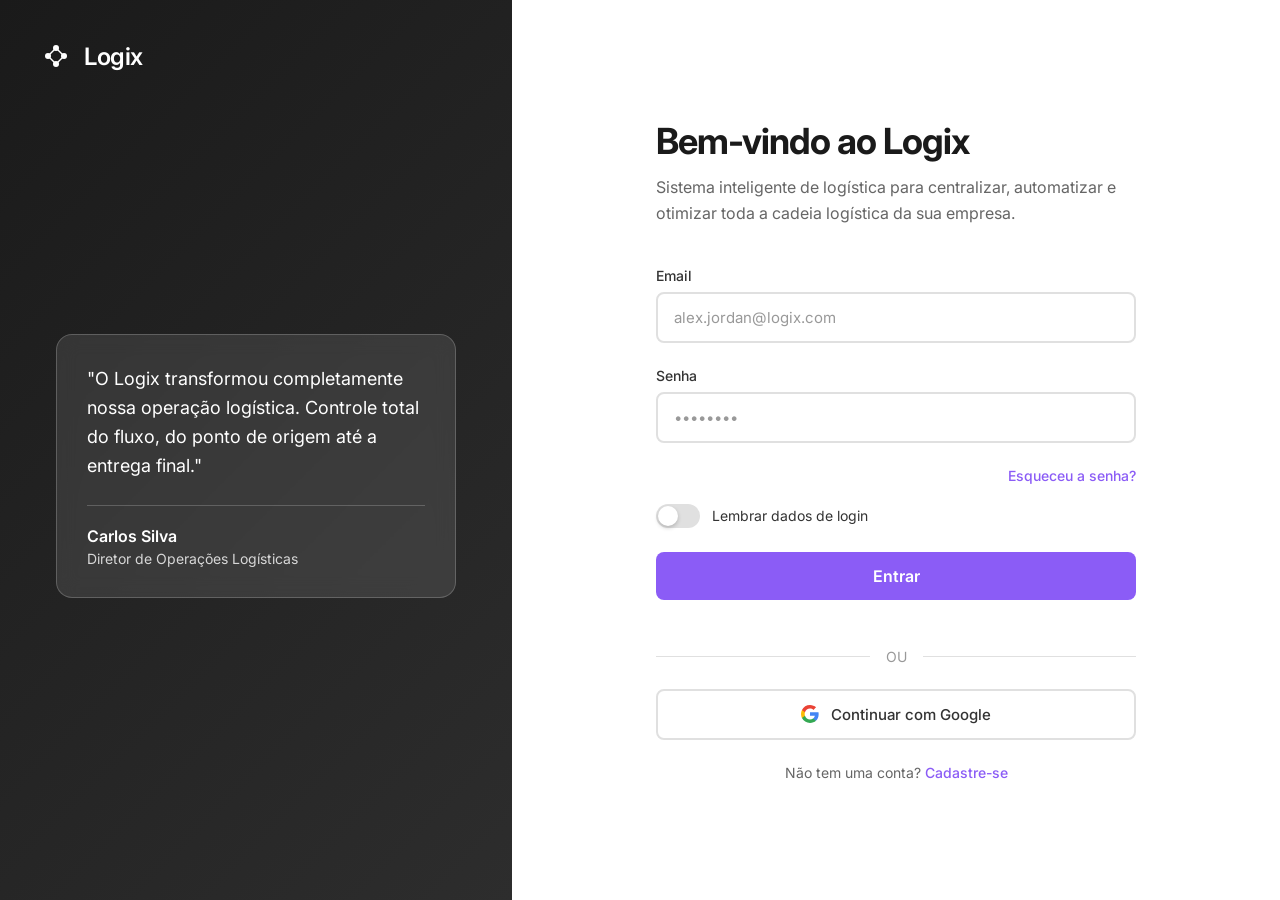
==== index.html @ e3137300 "feat: adiciona funcionalidade de login" ====
<!DOCTYPE html>
<html lang="pt-BR">
<head>
    <meta charset="UTF-8">
    <meta name="viewport" content="width=device-width, initial-scale=1.0">
    <title>Logix - Sistema de Logística</title>
    <link rel="stylesheet" href="styles.css">
    <link rel="preconnect" href="https://fonts.googleapis.com">
    <link rel="preconnect" href="https://fonts.gstatic.com" crossorigin>
    <link href="https://fonts.googleapis.com/css2?family=Inter:wght@400;500;600;700&display=swap" rel="stylesheet">
</head>
<body>
    <div class="login-container">
        <!-- Seção Esquerda - Branding -->
        <div class="login-left">
            <div class="logo-section">
                <div class="logo-icon">
                    <svg width="32" height="32" viewBox="0 0 32 32" fill="none">
                        <circle cx="16" cy="8" r="3" fill="white"/>
                        <circle cx="8" cy="16" r="3" fill="white"/>
                        <circle cx="24" cy="16" r="3" fill="white"/>
                        <circle cx="16" cy="24" r="3" fill="white"/>
                        <line x1="16" y1="8" x2="8" y2="16" stroke="white" stroke-width="1.5"/>
                        <line x1="16" y1="8" x2="24" y2="16" stroke="white" stroke-width="1.5"/>
                        <line x1="8" y1="16" x2="16" y2="24" stroke="white" stroke-width="1.5"/>
                        <line x1="24" y1="16" x2="16" y2="24" stroke="white" stroke-width="1.5"/>
                    </svg>
                </div>
                <span class="logo-text">Logix</span>
            </div>
            
            <div class="testimonial-section">
                <div class="testimonial-box">
                    <p class="testimonial-text">"O Logix transformou completamente nossa operação logística. Controle total do fluxo, do ponto de origem até a entrega final."</p>
                    <div class="testimonial-author">
                        <p class="author-name">Carlos Silva</p>
                        <p class="author-title">Diretor de Operações Logísticas</p>
                    </div>
                </div>
            </div>
        </div>
        
        <!-- Seção Direita - Formulário -->
        <div class="login-right">
            <div class="login-content">
                <h1 class="welcome-title">Bem-vindo ao Logix</h1>
                <p class="welcome-subtitle">Sistema inteligente de logística para centralizar, automatizar e otimizar toda a cadeia logística da sua empresa.</p>
                
                <form id="loginForm" class="login-form">
                    <div class="form-group">
                        <label for="email">Email</label>
                        <input 
                            type="email" 
                            id="email" 
                            name="email" 
                            placeholder="alex.jordan@logix.com"
                            required
                            autocomplete="email"
                        >
                    </div>
                    
                    <div class="form-group">
                        <label for="password">Senha</label>
                        <input 
                            type="password" 
                            id="password" 
                            name="password" 
                            placeholder="••••••••"
                            required
                            autocomplete="current-password"
                        >
                    </div>
                    
                    <div class="form-options">
                        <a href="#" class="forgot-password">Esqueceu a senha?</a>
                    </div>
                    
                    <div class="remember-section">
                        <label class="remember-toggle">
                            <input type="checkbox" id="rememberMe">
                            <span class="toggle-slider"></span>
                            <span class="remember-text">Lembrar dados de login</span>
                        </label>
                    </div>
                    
                    <button type="submit" class="btn-login">Entrar</button>
                    
                    <div id="errorMessage" class="error-message"></div>
                    
                    <div class="divider">
                        <span>OU</span>
                    </div>
                    
                    <button type="button" class="btn-google">
                        <svg width="18" height="18" viewBox="0 0 18 18" fill="none">
                            <path d="M17.64 9.2c0-.637-.057-1.251-.164-1.84H9v3.481h4.844c-.209 1.125-.843 2.078-1.796 2.717v2.258h2.908c1.702-1.567 2.684-3.874 2.684-6.615z" fill="#4285F4"/>
                            <path d="M9 18c2.43 0 4.467-.806 5.956-2.184l-2.908-2.258c-.806.54-1.837.86-3.048.86-2.344 0-4.328-1.584-5.036-3.711H.957v2.332C2.438 15.983 5.482 18 9 18z" fill="#34A853"/>
                            <path d="M3.964 10.707c-.18-.54-.282-1.117-.282-1.707s.102-1.167.282-1.707V4.951H.957C.348 6.174 0 7.55 0 9s.348 2.826.957 4.049l3.007-2.342z" fill="#FBBC05"/>
                            <path d="M9 3.58c1.321 0 2.508.454 3.44 1.345l2.582-2.582C13.463.891 11.426 0 9 0 5.482 0 2.438 2.017.957 4.951L3.964 7.293C4.672 5.163 6.656 3.58 9 3.58z" fill="#EA4335"/>
                        </svg>
                        Continuar com Google
                    </button>
                    
                    <div class="signup-link">
                        <p>Não tem uma conta? <a href="#">Cadastre-se</a></p>
                    </div>
                </form>
            </div>
        </div>
    </div>
    
    <script src="script.js"></script>
</body>
</html>
---- styles.css ----
* {
    margin: 0;
    padding: 0;
    box-sizing: border-box;
}

html {
    scroll-behavior: smooth;
    overflow-x: hidden;
}

/* Scrollbar personalizada para Firefox */
* {
    scrollbar-width: thin;
    scrollbar-color: #ccc #f1f1f1;
}

body {
    font-family: 'Inter', sans-serif;
    background-color: #f5f5f5;
    min-height: 100vh;
    overflow: hidden;
}

.login-container {
    display: flex;
    min-height: 100vh;
    width: 100%;
}

/* Seção Esquerda - Branding */
.login-left {
    width: 40%;
    background: linear-gradient(135deg, #1a1a1a 0%, #2d2d2d 100%);
    position: relative;
    display: flex;
    flex-direction: column;
    justify-content: space-between;
    padding: 40px;
    /* background-image: 
        radial-gradient(circle at 20% 50%, rgba(118, 75, 162, 0.1) 0%, transparent 50%),
        radial-gradient(circle at 80% 80%, rgba(102, 126, 234, 0.1) 0%, transparent 50%); */
}

.logo-section {
    display: flex;
    align-items: center;
    gap: 12px;
}

.logo-icon {
    width: 32px;
    height: 32px;
    display: flex;
    align-items: center;
    justify-content: center;
}

.logo-text {
    color: white;
    font-size: 24px;
    font-weight: 600;
    letter-spacing: -0.5px;
}

.testimonial-section {
    flex: 1;
    display: flex;
    align-items: center;
    justify-content: center;
    position: relative;
}

.testimonial-box {
    background: rgba(255, 255, 255, 0.1);
    backdrop-filter: blur(10px);
    border: 1px solid rgba(255, 255, 255, 0.2);
    border-radius: 16px;
    padding: 30px;
    max-width: 400px;
    color: white;
}

.testimonial-text {
    font-size: 18px;
    line-height: 1.6;
    margin-bottom: 24px;
    font-weight: 400;
}

.testimonial-author {
    border-top: 1px solid rgba(255, 255, 255, 0.2);
    padding-top: 20px;
}

.author-name {
    font-size: 16px;
    font-weight: 600;
    margin-bottom: 4px;
}

.author-title {
    font-size: 14px;
    opacity: 0.8;
}

/* Seção Direita - Formulário */
.login-right {
    width: 60%;
    background: white;
    display: flex;
    align-items: center;
    justify-content: center;
    padding: 60px;
    overflow-y: auto;
}

.login-content {
    width: 100%;
    max-width: 480px;
}

.welcome-title {
    font-size: 36px;
    font-weight: 700;
    color: #1a1a1a;
    margin-bottom: 12px;
    letter-spacing: -1px;
}

.welcome-subtitle {
    font-size: 16px;
    color: #666;
    margin-bottom: 40px;
    line-height: 1.6;
}

.login-form {
    width: 100%;
}

.form-group {
    margin-bottom: 24px;
}

.form-group label {
    display: block;
    margin-bottom: 8px;
    color: #333;
    font-weight: 500;
    font-size: 14px;
}

.form-group input {
    width: 100%;
    padding: 14px 16px;
    border: 2px solid #e0e0e0;
    border-radius: 8px;
    font-size: 15px;
    transition: all 0.2s ease;
    outline: none;
    font-family: 'Inter', sans-serif;
}

.form-group input:focus {
    border-color: #8b5cf6;
    box-shadow: 0 0 0 3px rgba(139, 92, 246, 0.1);
}

.form-group input::placeholder {
    color: #999;
}

.form-options {
    display: flex;
    justify-content: flex-end;
    margin-bottom: 20px;
}

.forgot-password {
    color: #8b5cf6;
    text-decoration: none;
    font-size: 14px;
    font-weight: 500;
    transition: color 0.2s ease;
}

.forgot-password:hover {
    color: #7c3aed;
    text-decoration: underline;
}

.remember-section {
    margin-bottom: 24px;
}

.remember-toggle {
    display: flex;
    align-items: center;
    gap: 12px;
    cursor: pointer;
    user-select: none;
}

.remember-toggle input[type="checkbox"] {
    display: none;
}

.toggle-slider {
    width: 44px;
    height: 24px;
    background-color: #e0e0e0;
    border-radius: 12px;
    position: relative;
    transition: background-color 0.3s ease;
    flex-shrink: 0;
}

.toggle-slider::before {
    content: '';
    position: absolute;
    width: 20px;
    height: 20px;
    border-radius: 50%;
    background-color: white;
    top: 2px;
    left: 2px;
    transition: transform 0.3s ease;
    box-shadow: 0 2px 4px rgba(0, 0, 0, 0.2);
}

.remember-toggle input[type="checkbox"]:checked + .toggle-slider {
    background-color: #8b5cf6;
}

.remember-toggle input[type="checkbox"]:checked + .toggle-slider::before {
    transform: translateX(20px);
}

.remember-text {
    font-size: 14px;
    color: #333;
    font-weight: 400;
}

.btn-login {
    width: 100%;
    padding: 14px;
    background: #8b5cf6;
    color: white;
    border: none;
    border-radius: 8px;
    font-size: 16px;
    font-weight: 600;
    cursor: pointer;
    transition: all 0.2s ease;
    font-family: 'Inter', sans-serif;
    margin-bottom: 24px;
}

.btn-login:hover {
    background: #7c3aed;
    transform: translateY(-1px);
    box-shadow: 0 4px 12px rgba(139, 92, 246, 0.4);
}

.btn-login:active {
    transform: translateY(0);
}

.error-message {
    color: #e74c3c;
    font-size: 14px;
    text-align: center;
    margin-bottom: 20px;
    padding: 12px;
    background: #fee;
    border-radius: 8px;
    border: 1px solid #fcc;
    display: none;
}

.error-message.show {
    display: block;
    animation: shake 0.5s;
}

@keyframes shake {
    0%, 100% { transform: translateX(0); }
    25% { transform: translateX(-10px); }
    75% { transform: translateX(10px); }
}

.divider {
    display: flex;
    align-items: center;
    text-align: center;
    margin: 24px 0;
    color: #999;
    font-size: 14px;
}

.divider::before,
.divider::after {
    content: '';
    flex: 1;
    border-bottom: 1px solid #e0e0e0;
}

.divider span {
    padding: 0 16px;
}

.btn-google {
    width: 100%;
    padding: 14px;
    background: white;
    color: #333;
    border: 2px solid #e0e0e0;
    border-radius: 8px;
    font-size: 15px;
    font-weight: 500;
    cursor: pointer;
    transition: all 0.2s ease;
    font-family: 'Inter', sans-serif;
    display: flex;
    align-items: center;
    justify-content: center;
    gap: 12px;
    margin-bottom: 24px;
}

.btn-google:hover {
    border-color: #d0d0d0;
    background: #f9f9f9;
    transform: translateY(-1px);
    box-shadow: 0 2px 8px rgba(0, 0, 0, 0.1);
}

.signup-link {
    text-align: center;
    color: #666;
    font-size: 14px;
}

.signup-link a {
    color: #8b5cf6;
    text-decoration: none;
    font-weight: 500;
}

.signup-link a:hover {
    text-decoration: underline;
}

/* Dashboard Styles */
.dashboard-body {
    background: white;
    font-family: 'Inter', sans-serif;
    margin: 0;
    padding: 0;
    display: flex;
    min-height: 100vh;
}

/* Sidebar Esquerda */
.dashboard-sidebar {
    width: 60px;
    background: #f5f5f5;
    display: flex;
    flex-direction: column;
    align-items: center;
    padding: 20px 0;
    gap: 16px;
    border-right: 1px solid #e0e0e0;
}

.sidebar-item {
    width: 40px;
    height: 40px;
    border-radius: 50%;
    display: flex;
    align-items: center;
    justify-content: center;
    font-weight: 600;
    font-size: 14px;
    cursor: pointer;
    transition: all 0.2s ease;
}

.sidebar-item:first-child {
    background: #f0f0f0;
    color: #333;
}

.sidebar-item:last-child {
    background: #e0e0e0;
    color: #999;
}

.sidebar-item:hover {
    transform: scale(1.1);
}

/* Container Principal */
.dashboard-main {
    flex: 1;
    display: flex;
    flex-direction: column;
    background: white;
}

/* Top Navigation */
.top-nav {
    background: white;
    border-bottom: 1px solid #e0e0e0;
    padding: 16px 32px;
    display: flex;
    justify-content: space-between;
    align-items: center;
}

.nav-left {
    display: flex;
    align-items: center;
    gap: 24px;
}

.logo-circle {
    width: 40px;
    height: 40px;
    border-radius: 50%;
    background: #333;
    display: flex;
    align-items: center;
    justify-content: center;
    flex-shrink: 0;
}

.nav-menu {
    display: flex;
    gap: 8px;
    align-items: center;
}

.nav-item {
    display: flex;
    align-items: center;
    gap: 8px;
    padding: 10px 16px;
    color: #666;
    text-decoration: none;
    font-size: 14px;
    font-weight: 500;
    border-radius: 6px;
    transition: all 0.2s ease;
}

.nav-item:hover {
    background: #f5f5f5;
    color: #333;
}

.nav-item.active {
    color: #333;
    background: #f5f5f5;
    font-weight: 600;
}

.nav-item svg {
    width: 18px;
    height: 18px;
}

.nav-right {
    display: flex;
    align-items: center;
    gap: 16px;
}

.icon-btn {
    width: 36px;
    height: 36px;
    border: none;
    background: transparent;
    color: #666;
    cursor: pointer;
    border-radius: 6px;
    display: flex;
    align-items: center;
    justify-content: center;
    transition: all 0.2s ease;
}

.icon-btn:hover {
    background: #f5f5f5;
    color: #333;
}

.user-profile {
    display: flex;
    align-items: center;
    gap: 12px;
    padding: 8px 12px;
    border-radius: 8px;
    transition: background 0.2s ease;
}

.user-profile:hover {
    background: #f5f5f5;
}

.profile-avatar {
    width: 40px;
    height: 40px;
    border-radius: 50%;
    background: #f0f0f0;
    display: flex;
    align-items: center;
    justify-content: center;
    flex-shrink: 0;
}

.profile-info {
    display: flex;
    flex-direction: column;
}

.profile-name {
    font-size: 14px;
    font-weight: 600;
    color: #333;
    line-height: 1.2;
}

.profile-email {
    font-size: 12px;
    color: #999;
    line-height: 1.2;
}

/* Conteúdo Principal */
.dashboard-content {
    flex: 1;
    padding: 32px;
    overflow-y: auto;
    overflow-x: hidden;
    background: #fafafa;
    scroll-behavior: smooth;
    -webkit-overflow-scrolling: touch;
}

.dashboard-content::-webkit-scrollbar {
    width: 10px;
}

.dashboard-content::-webkit-scrollbar-track {
    background: #f1f1f1;
    border-radius: 5px;
}

.dashboard-content::-webkit-scrollbar-thumb {
    background: #ccc;
    border-radius: 5px;
}

.dashboard-content::-webkit-scrollbar-thumb:hover {
    background: #999;
}

/* Grid de Métricas */
.metrics-grid {
    display: grid;
    grid-template-columns: repeat(auto-fit, minmax(200px, 1fr));
    gap: 20px;
    margin-bottom: 32px;
}

.metric-card {
    background: white;
    border: 1px solid #e0e0e0;
    border-radius: 8px;
    padding: 20px;
    display: flex;
    align-items: center;
    gap: 16px;
    transition: all 0.2s ease;
}

.metric-card:hover {
    box-shadow: 0 2px 8px rgba(0, 0, 0, 0.1);
    border-color: #d0d0d0;
}

.metric-icon {
    width: 48px;
    height: 48px;
    border-radius: 8px;
    background: #f5f5f5;
    display: flex;
    align-items: center;
    justify-content: center;
    flex-shrink: 0;
}

.metric-info {
    flex: 1;
}

.metric-label {
    font-size: 12px;
    color: #999;
    margin-bottom: 4px;
    font-weight: 500;
}

.metric-value {
    font-size: 20px;
    font-weight: 700;
    color: #333;
}

.metric-card.service-request {
    flex-direction: column;
    align-items: stretch;
    grid-column: span 2;
}

.metric-select {
    width: 100%;
    padding: 10px 12px;
    border: 1px solid #e0e0e0;
    border-radius: 6px;
    font-size: 14px;
    color: #666;
    background: white;
    margin-top: 8px;
    font-family: 'Inter', sans-serif;
}

.btn-service {
    width: 100%;
    padding: 12px;
    background: #333;
    color: white;
    border: none;
    border-radius: 6px;
    font-size: 14px;
    font-weight: 600;
    cursor: pointer;
    display: flex;
    align-items: center;
    justify-content: center;
    gap: 8px;
    margin-top: 12px;
    transition: all 0.2s ease;
}

.btn-service:hover {
    background: #1a1a1a;
    transform: translateY(-1px);
    box-shadow: 0 4px 12px rgba(0, 0, 0, 0.2);
}

/* Cards de Seção */
.section-card {
    background: white;
    border: 1px solid #e0e0e0;
    border-radius: 8px;
    padding: 24px;
    margin-bottom: 24px;
}

.section-header {
    display: flex;
    justify-content: space-between;
    align-items: center;
    margin-bottom: 20px;
}

.section-title {
    font-size: 18px;
    font-weight: 600;
    color: #333;
    margin: 0;
}

.section-link {
    color: #333;
    text-decoration: none;
    font-size: 14px;
    font-weight: 500;
}

.section-link:hover {
    text-decoration: underline;
}

.section-actions {
    display: flex;
    gap: 12px;
    align-items: center;
}

.btn-filter {
    display: flex;
    align-items: center;
    gap: 8px;
    padding: 8px 16px;
    background: white;
    border: 1px solid #e0e0e0;
    border-radius: 6px;
    color: #666;
    font-size: 14px;
    font-weight: 500;
    cursor: pointer;
    transition: all 0.2s ease;
}

.btn-filter:hover {
    background: #f5f5f5;
    border-color: #d0d0d0;
}

.search-box {
    display: flex;
    align-items: center;
    gap: 8px;
    padding: 8px 12px;
    border: 1px solid #e0e0e0;
    border-radius: 6px;
    background: white;
    min-width: 200px;
}

.search-box svg {
    color: #999;
    flex-shrink: 0;
}

.search-box input {
    border: none;
    outline: none;
    font-size: 14px;
    color: #333;
    flex: 1;
    font-family: 'Inter', sans-serif;
}

.search-box input::placeholder {
    color: #999;
}

/* Lista Aguardando */
.waiting-list {
    display: flex;
    flex-direction: column;
    gap: 12px;
    max-height: 300px;
    overflow-y: auto;
    overflow-x: hidden;
    scroll-behavior: smooth;
    -webkit-overflow-scrolling: touch;
}

.waiting-list::-webkit-scrollbar {
    width: 8px;
}

.waiting-list::-webkit-scrollbar-track {
    background: #f1f1f1;
    border-radius: 4px;
}

.waiting-list::-webkit-scrollbar-thumb {
    background: #ccc;
    border-radius: 4px;
}

.waiting-list::-webkit-scrollbar-thumb:hover {
    background: #999;
}

.waiting-item {
    display: grid;
    grid-template-columns: 2fr 1.5fr 1.5fr auto;
    gap: 16px;
    padding: 16px;
    border: 1px solid #e0e0e0;
    border-radius: 6px;
    align-items: center;
    transition: all 0.2s ease;
}

.waiting-item:hover {
    background: #f9f9f9;
    border-color: #d0d0d0;
}

.waiting-col {
    display: flex;
    flex-direction: column;
    gap: 4px;
}

.waiting-col strong {
    font-size: 12px;
    color: #999;
    font-weight: 500;
}

.waiting-col span {
    font-size: 14px;
    color: #333;
    font-weight: 500;
}

.waiting-arrow {
    color: #333;
    cursor: pointer;
}

/* Tabs */
.info-tabs {
    display: flex;
    gap: 8px;
    margin-bottom: 20px;
    border-bottom: 1px solid #e0e0e0;
}

.tab-btn {
    display: flex;
    align-items: center;
    gap: 8px;
    padding: 12px 20px;
    background: transparent;
    border: none;
    border-bottom: 2px solid transparent;
    color: #666;
    font-size: 14px;
    font-weight: 500;
    cursor: pointer;
    transition: all 0.2s ease;
    font-family: 'Inter', sans-serif;
    margin-bottom: -1px;
}

.tab-btn:hover {
    color: #333;
    background: #f9f9f9;
}

.tab-btn.active {
    color: #333;
    border-bottom-color: #333;
    font-weight: 600;
}

/* Tabela */
.table-container {
    overflow-x: auto;
    overflow-y: hidden;
    scroll-behavior: smooth;
    -webkit-overflow-scrolling: touch;
}

.table-container::-webkit-scrollbar {
    height: 8px;
}

.table-container::-webkit-scrollbar-track {
    background: #f1f1f1;
    border-radius: 4px;
}

.table-container::-webkit-scrollbar-thumb {
    background: #ccc;
    border-radius: 4px;
}

.table-container::-webkit-scrollbar-thumb:hover {
    background: #999;
}

.info-table {
    width: 100%;
    border-collapse: collapse;
    font-size: 14px;
}

.info-table thead {
    background: #f9f9f9;
    border-bottom: 2px solid #e0e0e0;
}

.info-table th {
    padding: 12px 16px;
    text-align: left;
    font-weight: 600;
    color: #333;
    font-size: 12px;
    text-transform: uppercase;
    letter-spacing: 0.5px;
}

.info-table th.sortable {
    cursor: pointer;
    user-select: none;
    display: flex;
    align-items: center;
    gap: 4px;
}

.info-table th.sortable:hover {
    color: #000;
}

.info-table tbody tr {
    border-bottom: 1px solid #e0e0e0;
    transition: background 0.2s ease;
}

.info-table tbody tr:hover {
    background: #f9f9f9;
}

.info-table td {
    padding: 16px;
    color: #666;
}

.status-badge {
    display: inline-block;
    padding: 4px 12px;
    border-radius: 12px;
    font-size: 12px;
    font-weight: 500;
}

.status-badge.non-compliant {
    background: #fee;
    color: #c33;
    border: 1px solid #fcc;
}

/* Responsive */
@media (max-width: 1024px) {
    .login-left {
        width: 35%;
    }
    
    .login-right {
        width: 65%;
        padding: 40px;
    }

    .metrics-grid {
        grid-template-columns: repeat(auto-fit, minmax(180px, 1fr));
    }

    .metric-card.service-request {
        grid-column: span 1;
    }

    .nav-menu {
        gap: 4px;
    }

    .nav-item {
        padding: 8px 12px;
        font-size: 13px;
    }
}

@media (max-width: 768px) {
    .login-container {
        flex-direction: column;
    }
    
    .login-left {
        width: 100%;
        min-height: 300px;
        padding: 30px 20px;
    }
    
    .testimonial-section {
        display: none;
    }
    
    .login-right {
        width: 100%;
        padding: 40px 20px;
    }
    
    .welcome-title {
        font-size: 28px;
    }

    .dashboard-sidebar {
        width: 50px;
    }

    .top-nav {
        padding: 12px 16px;
        flex-wrap: wrap;
    }

    .nav-left {
        gap: 12px;
    }

    .nav-menu {
        flex-wrap: wrap;
    }

    .nav-item span {
        display: none;
    }

    .profile-info {
        display: none;
    }

    .metrics-grid {
        grid-template-columns: 1fr;
    }

    .waiting-item {
        grid-template-columns: 1fr;
        gap: 12px;
    }

    .section-header {
        flex-direction: column;
        align-items: flex-start;
        gap: 12px;
    }

    .info-tabs {
        overflow-x: auto;
        flex-wrap: nowrap;
    }

    .table-container {
        overflow-x: scroll;
    }
}
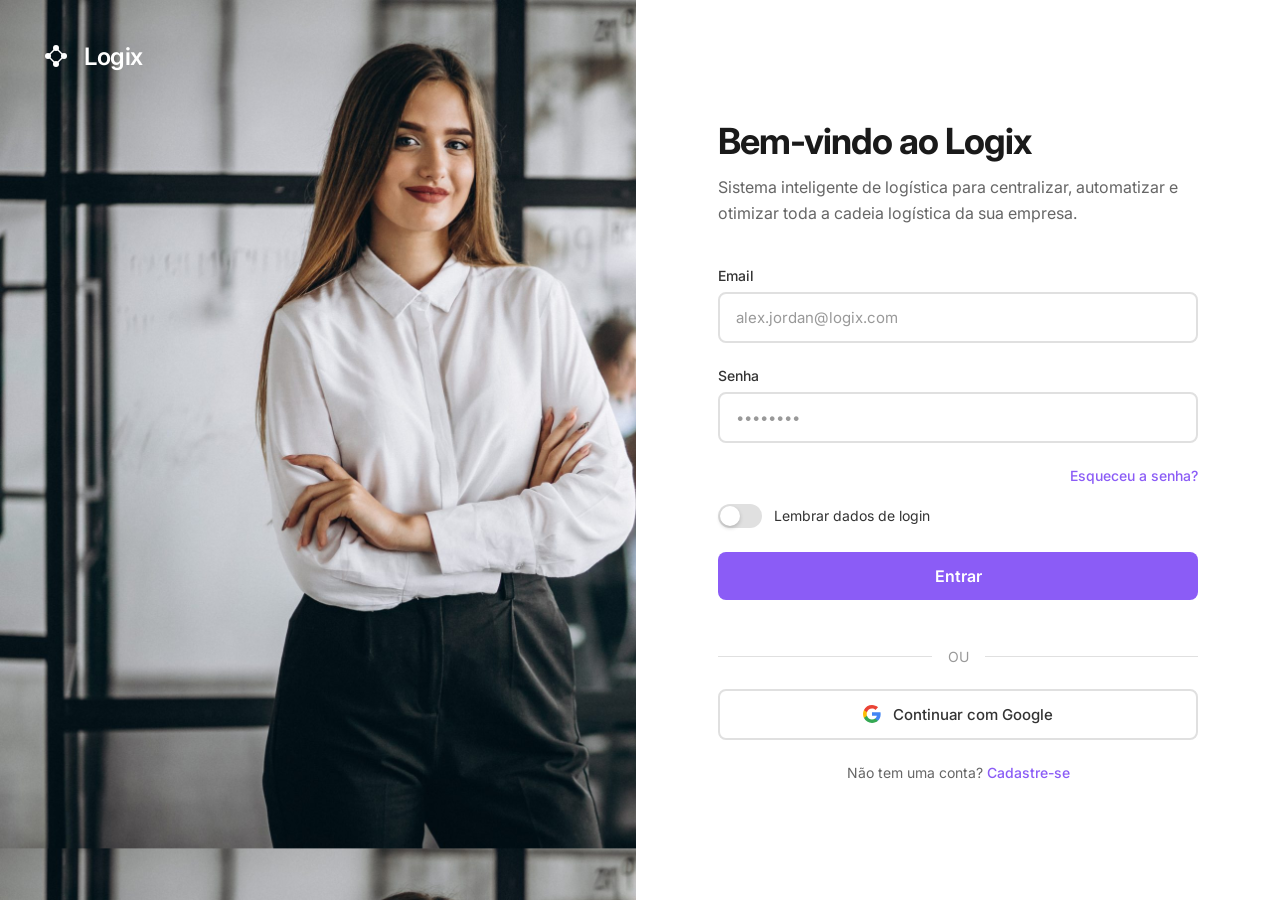
==== commit da0f7f50: "chore(ui): remover texto do logo (.logo-text) em index.html" ====
--- a/index.html
+++ b/index.html
@@ -27,16 +27,6 @@
                     </svg>
                 </div>
                 <span class="logo-text">Logix</span>
-            </div>
-            
-            <div class="testimonial-section">
-                <div class="testimonial-box">
-                    <p class="testimonial-text">"O Logix transformou completamente nossa operação logística. Controle total do fluxo, do ponto de origem até a entrega final."</p>
-                    <div class="testimonial-author">
-                        <p class="author-name">Carlos Silva</p>
-                        <p class="author-title">Diretor de Operações Logísticas</p>
-                    </div>
-                </div>
             </div>
         </div>
         
--- a/styles.css
+++ b/styles.css
@@ -30,16 +30,12 @@
 
 /* Seção Esquerda - Branding */
 .login-left {
-    width: 40%;
-    background: linear-gradient(135deg, #1a1a1a 0%, #2d2d2d 100%);
-    position: relative;
-    display: flex;
-    flex-direction: column;
-    justify-content: space-between;
+    width: 60%;
+    background-image: url('./img/pessoal.png');
     padding: 40px;
-    /* background-image: 
-        radial-gradient(circle at 20% 50%, rgba(118, 75, 162, 0.1) 0%, transparent 50%),
-        radial-gradient(circle at 80% 80%, rgba(102, 126, 234, 0.1) 0%, transparent 50%); */
+    /* background-position: center; */
+    /* background-repeat: no-repeat; */
+    background-size: 200% auto;
 }
 
 .logo-section {
@@ -69,16 +65,6 @@
     align-items: center;
     justify-content: center;
     position: relative;
-}
-
-.testimonial-box {
-    background: rgba(255, 255, 255, 0.1);
-    backdrop-filter: blur(10px);
-    border: 1px solid rgba(255, 255, 255, 0.2);
-    border-radius: 16px;
-    padding: 30px;
-    max-width: 400px;
-    color: white;
 }
 
 .testimonial-text {
